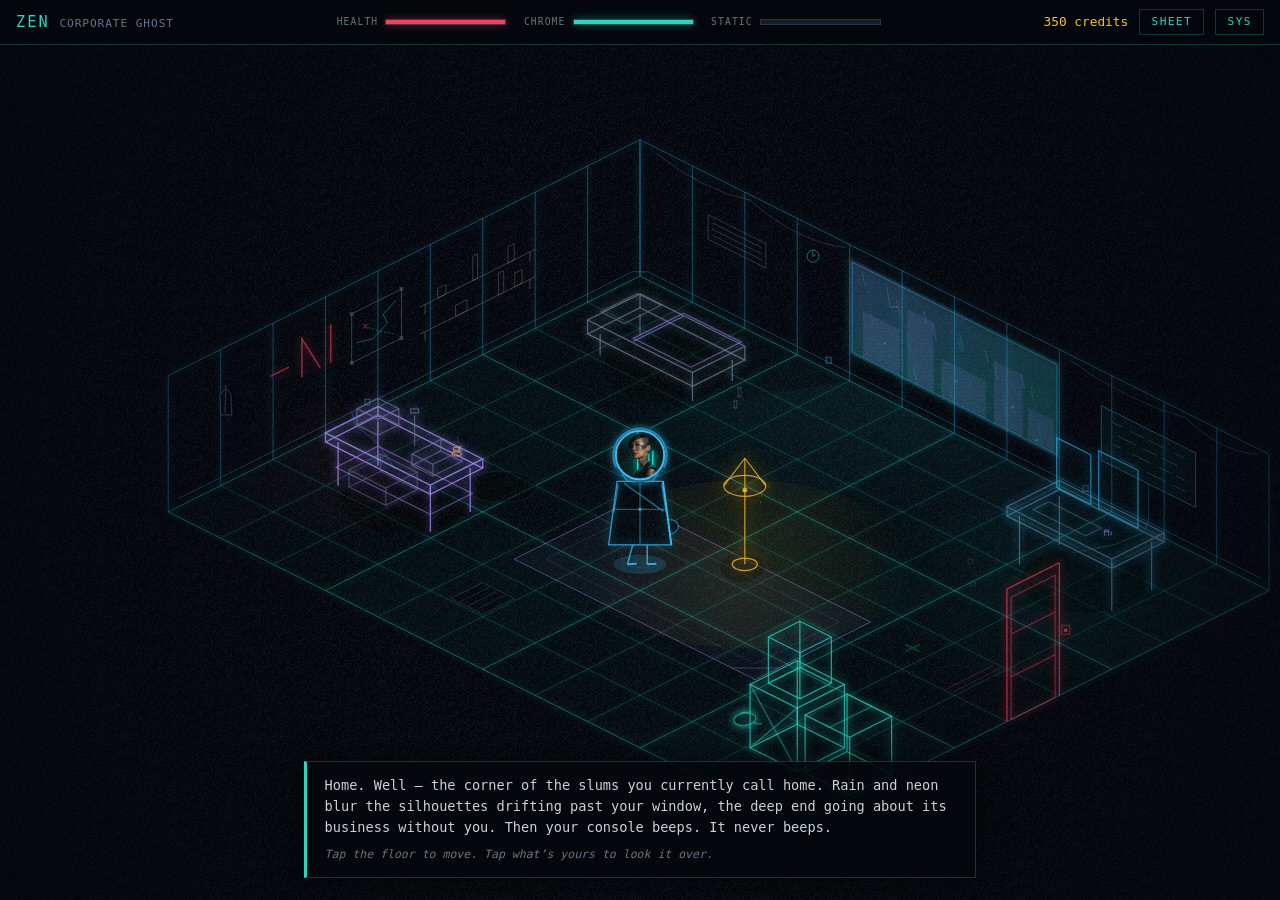
==== dev/boot-ingame.html @ 1b7d439a "Rewrite the opening caption: the beep that never comes The safehouse intro now plants the summons ho" ====
<!DOCTYPE html><html><body><script>
// seed a slot-1 save, then boot the real game — for screenshotting in-game UI
localStorage.setItem('liquidchrome_save_v1_s1', JSON.stringify({ v: 1, at: 1, state: { character: {
  opId: 'zen', name: 'ZEN', role: 'Corporate ghost',
  attrs: { Body: 4, Reflex: 6, Mind: 9, Presence: 4, Signal: 7 },
  skills: {}, credits: 350, health: 36, chrome: 48, static: 0,
} } }));
location.href = '/';
</script></body></html>
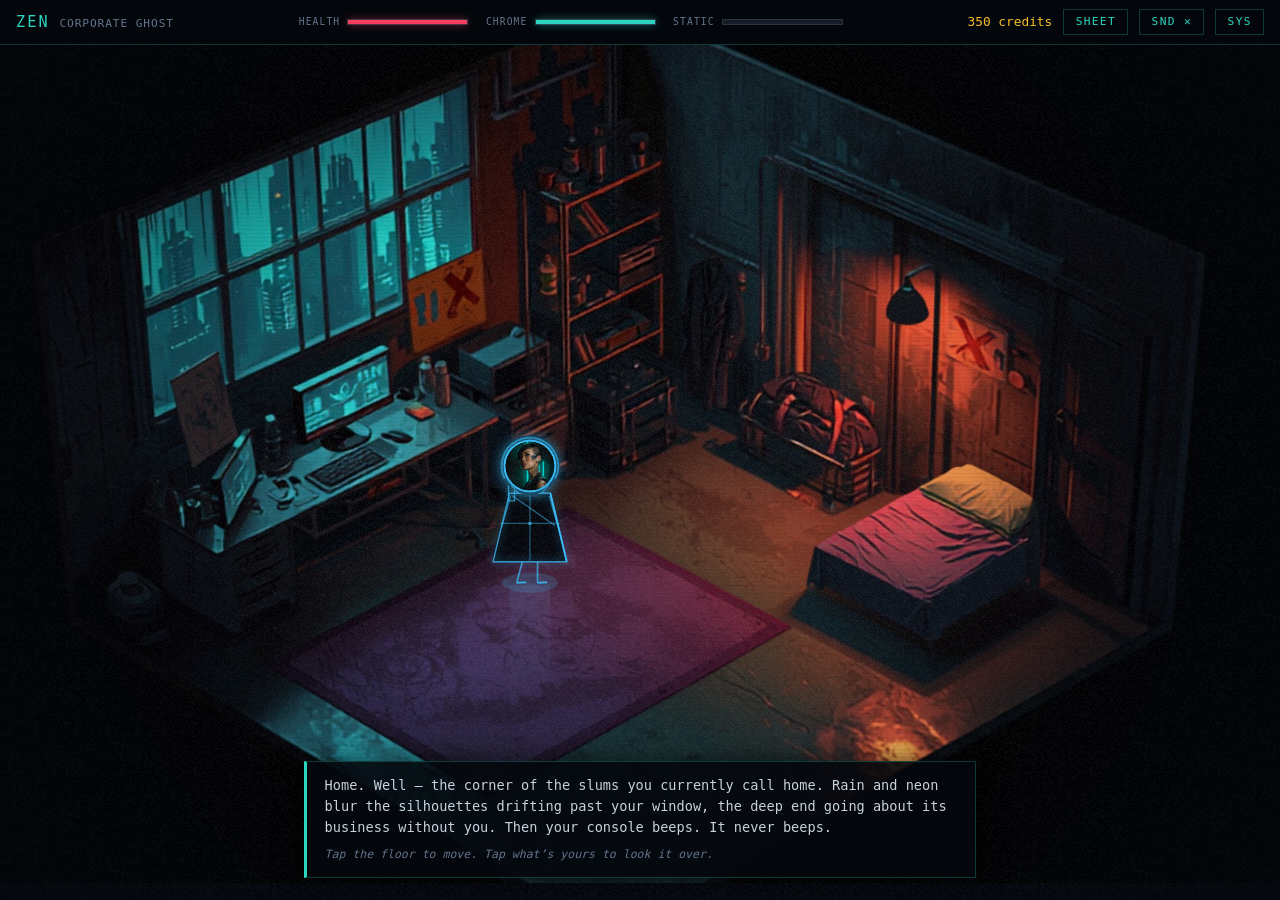
==== commit 1c0ccf34: "Sound, music, the terminal, and four bodies for four burns js/audio.js: music beds loop from assets/" ====
--- a/dev/boot-ingame.html
+++ b/dev/boot-ingame.html
@@ -1,9 +1,11 @@
 <!DOCTYPE html><html><body><script>
 // seed a slot-1 save, then boot the real game — for screenshotting in-game UI
+// muted: headless virtual-time stalls on looping media elements
+localStorage.setItem('liquidchrome_mute', '1');
 localStorage.setItem('liquidchrome_save_v1_s1', JSON.stringify({ v: 1, at: 1, state: { character: {
   opId: 'zen', name: 'ZEN', role: 'Corporate ghost',
   attrs: { Body: 4, Reflex: 6, Mind: 9, Presence: 4, Signal: 7 },
   skills: {}, credits: 350, health: 36, chrome: 48, static: 0,
 } } }));
-location.href = '/';
+location.href = '/' + location.search;
 </script></body></html>
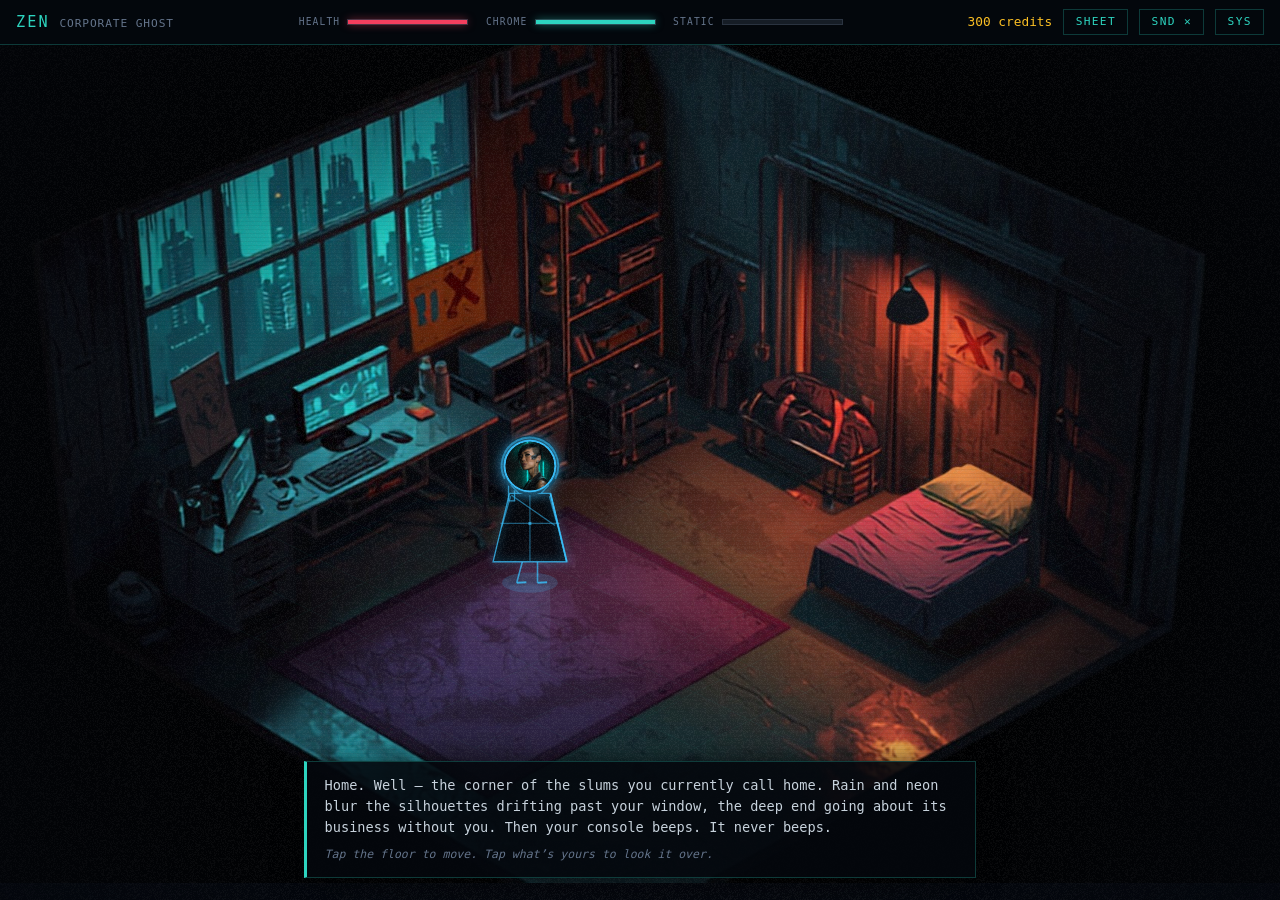
==== commit 94d2def6: "SOCRATES gets a body: turnaround art sliced, keyed, and walking The user's character reference sheet" ====
--- a/dev/boot-ingame.html
+++ b/dev/boot-ingame.html
@@ -2,10 +2,13 @@
 // seed a slot-1 save, then boot the real game — for screenshotting in-game UI
 // muted: headless virtual-time stalls on looping media elements
 localStorage.setItem('liquidchrome_mute', '1');
+const op = new URLSearchParams(location.search).get('op') || 'zen';
+const seeds = {
+  zen: { opId: 'zen', name: 'ZEN', role: 'Corporate ghost', attrs: { Body: 4, Reflex: 6, Mind: 9, Presence: 4, Signal: 7 } },
+  socrates: { opId: 'socrates', name: 'SOCRATES', role: 'Struck-off surgeon', attrs: { Body: 6, Reflex: 4, Mind: 8, Presence: 6, Signal: 5 } },
+};
 localStorage.setItem('liquidchrome_save_v1_s1', JSON.stringify({ v: 1, at: 1, state: { character: {
-  opId: 'zen', name: 'ZEN', role: 'Corporate ghost',
-  attrs: { Body: 4, Reflex: 6, Mind: 9, Presence: 4, Signal: 7 },
-  skills: {}, credits: 350, health: 36, chrome: 48, static: 0,
+  ...seeds[op], skills: {}, credits: 300, health: 36, chrome: 48, static: 0,
 } } }));
 location.href = '/' + location.search;
 </script></body></html>
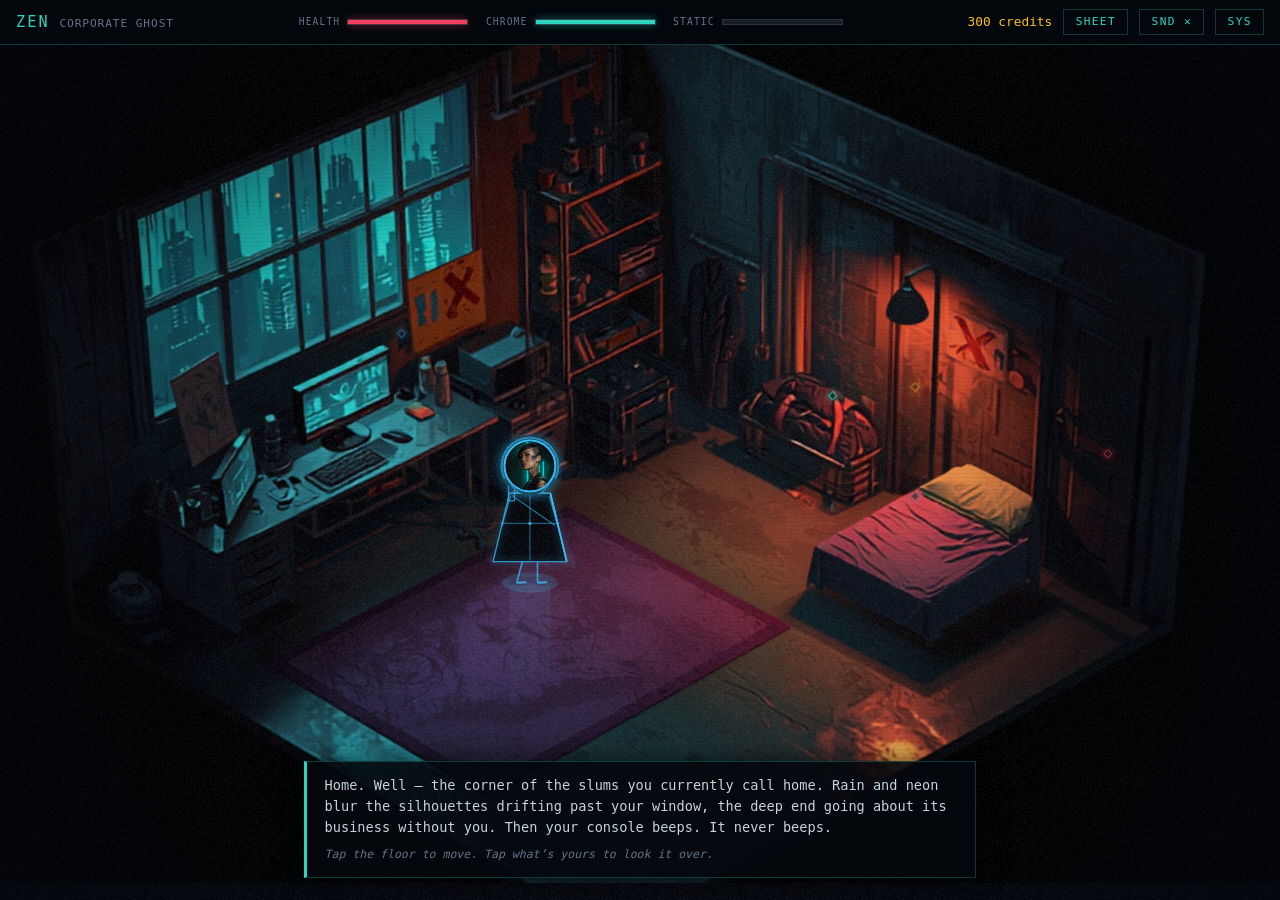
==== commit 9b16bd64: "Room-true scale, honest collision, interactable markers Characters resize against the painted room w" ====
--- a/dev/boot-ingame.html
+++ b/dev/boot-ingame.html
@@ -6,6 +6,7 @@
 const seeds = {
   zen: { opId: 'zen', name: 'ZEN', role: 'Corporate ghost', attrs: { Body: 4, Reflex: 6, Mind: 9, Presence: 4, Signal: 7 } },
   socrates: { opId: 'socrates', name: 'SOCRATES', role: 'Struck-off surgeon', attrs: { Body: 6, Reflex: 4, Mind: 8, Presence: 6, Signal: 5 } },
+  jackal: { opId: 'jackal', name: 'JACKAL', role: 'Ex-corp military', attrs: { Body: 8, Reflex: 6, Mind: 5, Presence: 7, Signal: 3 } },
 };
 localStorage.setItem('liquidchrome_save_v1_s1', JSON.stringify({ v: 1, at: 1, state: { character: {
   ...seeds[op], skills: {}, credits: 300, health: 36, chrome: 48, static: 0,
